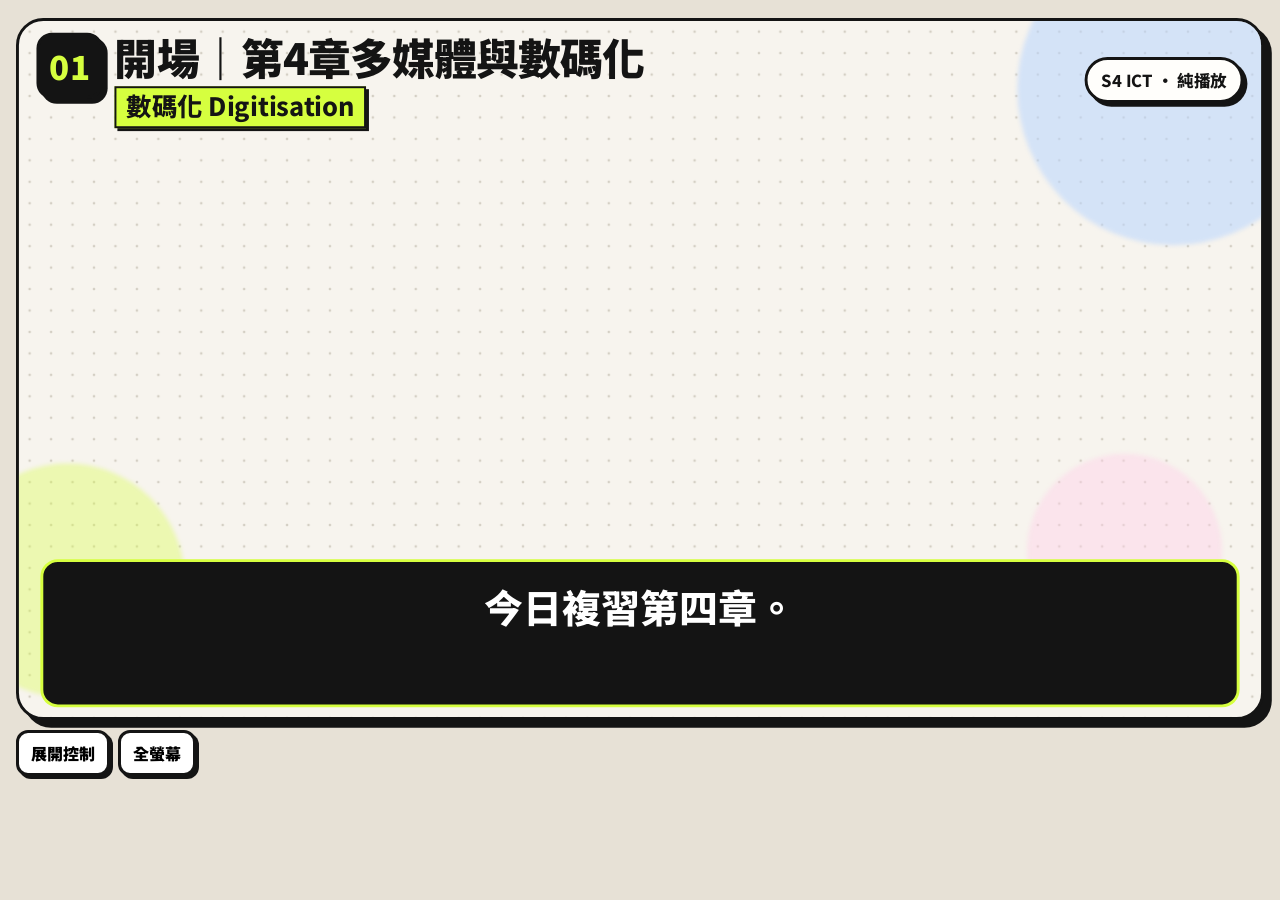
==== ui-collapse/index.html @ f48e4a55 "Add a collapsible fullscreen player at ui-collapse/ Keep the root page controls always visible. The " ====
<!DOCTYPE html>
<html lang="zh-HK">
<head>
  <meta charset="utf-8">
  <meta name="viewport" content="width=device-width, initial-scale=1">
  <!-- Resolved against this page, so css/ js/ audio/ stay on the site root (GitHub Pages project path included). Requires the directory URL or index.html. -->
  <base href="../">
  <script>
    (function () {
      var size = "l";
      try {
        var saved = localStorage.getItem("ch4-player-sub-size");
        if (saved === "s" || saved === "m" || saved === "l") size = saved;
      } catch (err) {}
      document.documentElement.setAttribute("data-sub-size", size);

      try {
        if (localStorage.getItem("ch4-ui-collapse-dock") === "open") {
          document.documentElement.classList.add("dock-open");
        }
      } catch (err2) {}
    })();
  </script>
  <title>第4章 多媒體元素及數碼化 · 純播放複習（可收合控制）</title>
  <link rel="preconnect" href="https://fonts.googleapis.com">
  <link rel="preconnect" href="https://fonts.gstatic.com" crossorigin>
  <link href="https://fonts.googleapis.com/css2?family=Noto+Sans+SC:wght@500;700;900&family=Noto+Sans+TC:wght@500;700;900&family=Noto+Sans:wght@500;700;900&display=swap" rel="stylesheet">
  <link rel="stylesheet" href="css/player.css">
  <link rel="stylesheet" href="ui-collapse/ui.css">
</head>
<body>
  <main class="page">
    <h1 class="sr-only">第4章 多媒體元素及數碼化 純播放複習（可收合控制）</h1>
    <div class="player-shell" id="playerShell">
      <div class="stage-slot" id="stageSlot">
        <div class="stage-scale" id="stageScale">
          <div class="stage" id="stage" role="region" aria-label="第4章動畫畫面">
            <div class="blob blob-a"></div>
            <div class="blob blob-b"></div>
            <div class="blob blob-c"></div>
            <header class="topbar">
              <div class="badge" id="beatBadge">01</div>
              <div class="title-wrap">
                <p class="beat-title" id="beatTitle">開場｜第4章多媒體與數碼化</p>
                <div class="kw" id="beatKeyword">數碼化 Digitisation</div>
              </div>
              <div class="chapter-pill">S4 ICT · 純播放</div>
            </header>
            <div class="scene-stack" id="sceneStack"></div>
            <div class="dwell-chip" id="dwellChip" hidden>停頓</div>
            <div class="sub-wrap">
              <p class="sub-bar" id="subtitle" aria-live="polite"></p>
            </div>
          </div>
        </div>
      </div>

      <div class="chrome-bar" id="chromeBar">
        <button type="button" class="ctrl" id="panelToggle" data-testid="dock-toggle" aria-expanded="false" aria-controls="controlDock">
          <span class="when-collapsed">展開控制</span>
          <span class="when-open">收合控制</span>
        </button>
        <button type="button" class="ctrl" id="fsBtn" data-testid="fullscreen" aria-pressed="false">全螢幕</button>
      </div>

      <section class="dock" id="controlDock" aria-label="播放控制">
        <div class="dock-row">
          <button type="button" class="ctrl primary" id="playBtn" data-testid="play">播放</button>
          <button type="button" class="ctrl" id="pauseBtn" data-testid="pause" disabled>暫停</button>
          <button type="button" class="ctrl" id="prevBtn" data-testid="prev">上一節</button>
          <button type="button" class="ctrl" id="nextBtn" data-testid="next">下一節</button>
          <button type="button" class="ctrl" id="replayBtn" data-testid="replay">重播</button>
          <span class="beat-id" id="beatId" data-testid="beatId">B01 · 1/15</span>
          <span class="clock" id="clock" data-testid="clock">00:00 / 00:00</span>
        </div>
        <label class="sr-only" for="scrub">進度</label>
        <input class="scrub" id="scrub" data-testid="scrub" type="range" min="0" max="1000" step="1" value="0">

        <div class="dock-row">
          <span class="field-label">聲線</span>
          <button type="button" class="ctrl is-on" data-lang="yue" data-testid="lang-yue" aria-pressed="true">粵語 <small class="track-state">已就緒</small></button>
          <button type="button" class="ctrl" data-lang="cmn" data-testid="lang-cmn" aria-pressed="false">普通話 <small class="track-state">已就緒</small></button>
          <button type="button" class="ctrl" data-lang="en" data-testid="lang-en" aria-pressed="false">English <small class="track-state">已就緒</small></button>
          <button type="button" class="ctrl is-on" id="subsBtn" data-testid="subs" aria-pressed="true">字幕開</button>
          <div class="sub-size-group" role="group" aria-label="字幕大小">
            <span class="field-label">大小</span>
            <button type="button" class="ctrl" data-sub-size="s" data-testid="sub-size-s" aria-pressed="false">小</button>
            <button type="button" class="ctrl" data-sub-size="m" data-testid="sub-size-m" aria-pressed="false">中</button>
            <button type="button" class="ctrl" data-sub-size="l" data-testid="sub-size-l" aria-pressed="true">大</button>
          </div>
        </div>

        <div class="dock-row">
          <label class="field-label" for="speedSlider">播放速度</label>
          <input id="speedSlider" data-testid="speed" type="range" min="0.5" max="2" step="0.05" value="1">
          <span class="speed-readout" id="speedReadout">1x</span>
          <button type="button" class="ctrl" data-speed="0.75">0.75x</button>
          <button type="button" class="ctrl is-on" data-speed="1">1x</button>
          <button type="button" class="ctrl" data-speed="1.25">1.25x</button>
          <button type="button" class="ctrl" data-speed="1.5">1.5x</button>
          <button type="button" class="ctrl" data-speed="2">2x</button>
        </div>

        <div class="dock-row">
          <label class="field-label" for="waitSlider">旁白停頓</label>
          <input id="waitSlider" data-testid="wait" type="range" min="0" max="3" step="0.1" value="0.5">
          <span class="wait-readout" id="waitReadout">0.5 秒</span>
          <button type="button" class="ctrl is-on" data-wait="0.5">短</button>
          <button type="button" class="ctrl" data-wait="1.5">中</button>
          <button type="button" class="ctrl" data-wait="3">長</button>
        </div>
        <p class="status" id="status" data-testid="status">正在準備畫面…</p>
      </section>
      <p class="fs-hint" id="fsHint" role="status" hidden></p>
    </div>
  </main>
  <script src="vendor/gsap.min.js"></script>
  <script>
    if (!window.gsap) {
      document.write('<script src="https://cdn.jsdelivr.net/npm/gsap@3.12.5/dist/gsap.min.js"><' + '/script>');
    }
  </script>
  <script src="js/beats.js"></script>
  <script src="js/cues.js"></script>
  <script src="js/scenes.js"></script>
  <script src="js/player.js"></script>
  <script src="ui-collapse/ui.js"></script>
</body>
</html>
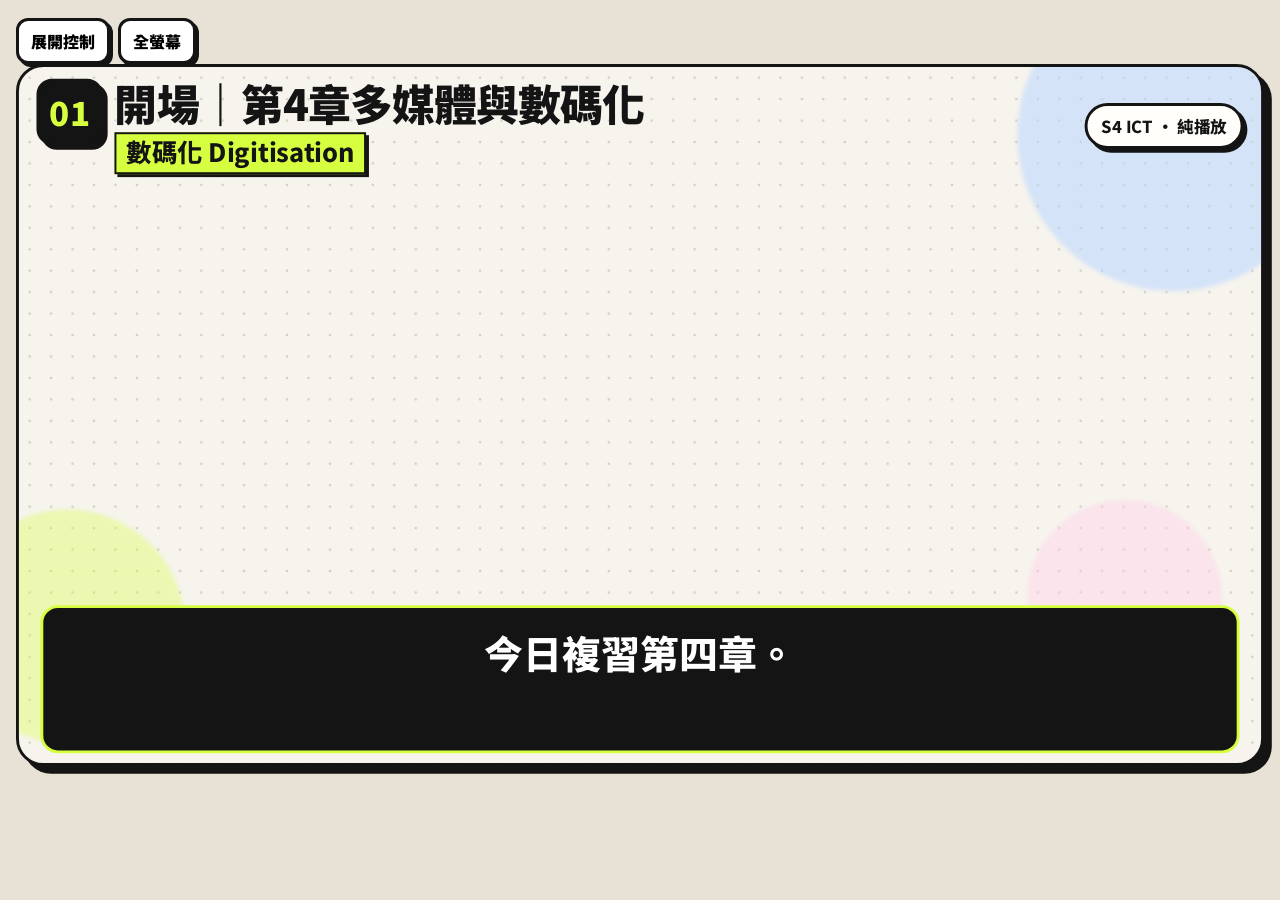
==== commit 7dba97c5: "Collapse the ui-collapse dock upward from the top edge Keep the control bar at the top of the player" ====
--- a/ui-collapse/index.html
+++ b/ui-collapse/index.html
@@ -32,6 +32,66 @@
   <main class="page">
     <h1 class="sr-only">第4章 多媒體元素及數碼化 純播放複習（可收合控制）</h1>
     <div class="player-shell" id="playerShell">
+      <div class="chrome-bar" id="chromeBar">
+        <button type="button" class="ctrl" id="panelToggle" data-testid="dock-toggle" aria-expanded="false" aria-controls="controlDock">
+          <span class="when-collapsed">展開控制</span>
+          <span class="when-open">收合控制</span>
+        </button>
+        <button type="button" class="ctrl" id="fsBtn" data-testid="fullscreen" aria-pressed="false">全螢幕</button>
+      </div>
+      <div class="dock-clip" id="dockClip">
+        <div class="dock-clip-inner">
+        <section class="dock" id="controlDock" aria-label="播放控制">
+          <div class="dock-row">
+            <button type="button" class="ctrl primary" id="playBtn" data-testid="play">播放</button>
+            <button type="button" class="ctrl" id="pauseBtn" data-testid="pause" disabled>暫停</button>
+            <button type="button" class="ctrl" id="prevBtn" data-testid="prev">上一節</button>
+            <button type="button" class="ctrl" id="nextBtn" data-testid="next">下一節</button>
+            <button type="button" class="ctrl" id="replayBtn" data-testid="replay">重播</button>
+            <span class="beat-id" id="beatId" data-testid="beatId">B01 · 1/15</span>
+            <span class="clock" id="clock" data-testid="clock">00:00 / 00:00</span>
+          </div>
+          <label class="sr-only" for="scrub">進度</label>
+          <input class="scrub" id="scrub" data-testid="scrub" type="range" min="0" max="1000" step="1" value="0">
+
+          <div class="dock-row">
+            <span class="field-label">聲線</span>
+            <button type="button" class="ctrl is-on" data-lang="yue" data-testid="lang-yue" aria-pressed="true">粵語 <small class="track-state">已就緒</small></button>
+            <button type="button" class="ctrl" data-lang="cmn" data-testid="lang-cmn" aria-pressed="false">普通話 <small class="track-state">已就緒</small></button>
+            <button type="button" class="ctrl" data-lang="en" data-testid="lang-en" aria-pressed="false">English <small class="track-state">已就緒</small></button>
+            <button type="button" class="ctrl is-on" id="subsBtn" data-testid="subs" aria-pressed="true">字幕開</button>
+            <div class="sub-size-group" role="group" aria-label="字幕大小">
+              <span class="field-label">大小</span>
+              <button type="button" class="ctrl" data-sub-size="s" data-testid="sub-size-s" aria-pressed="false">小</button>
+              <button type="button" class="ctrl" data-sub-size="m" data-testid="sub-size-m" aria-pressed="false">中</button>
+              <button type="button" class="ctrl" data-sub-size="l" data-testid="sub-size-l" aria-pressed="true">大</button>
+            </div>
+          </div>
+
+          <div class="dock-row">
+            <label class="field-label" for="speedSlider">播放速度</label>
+            <input id="speedSlider" data-testid="speed" type="range" min="0.5" max="2" step="0.05" value="1">
+            <span class="speed-readout" id="speedReadout">1x</span>
+            <button type="button" class="ctrl" data-speed="0.75">0.75x</button>
+            <button type="button" class="ctrl is-on" data-speed="1">1x</button>
+            <button type="button" class="ctrl" data-speed="1.25">1.25x</button>
+            <button type="button" class="ctrl" data-speed="1.5">1.5x</button>
+            <button type="button" class="ctrl" data-speed="2">2x</button>
+          </div>
+
+          <div class="dock-row">
+            <label class="field-label" for="waitSlider">旁白停頓</label>
+            <input id="waitSlider" data-testid="wait" type="range" min="0" max="3" step="0.1" value="0.5">
+            <span class="wait-readout" id="waitReadout">0.5 秒</span>
+            <button type="button" class="ctrl is-on" data-wait="0.5">短</button>
+            <button type="button" class="ctrl" data-wait="1.5">中</button>
+            <button type="button" class="ctrl" data-wait="3">長</button>
+          </div>
+          <p class="status" id="status" data-testid="status">正在準備畫面…</p>
+        </section>
+        </div>
+      </div>
+
       <div class="stage-slot" id="stageSlot">
         <div class="stage-scale" id="stageScale">
           <div class="stage" id="stage" role="region" aria-label="第4章動畫畫面">
@@ -54,63 +114,6 @@
           </div>
         </div>
       </div>
-
-      <div class="chrome-bar" id="chromeBar">
-        <button type="button" class="ctrl" id="panelToggle" data-testid="dock-toggle" aria-expanded="false" aria-controls="controlDock">
-          <span class="when-collapsed">展開控制</span>
-          <span class="when-open">收合控制</span>
-        </button>
-        <button type="button" class="ctrl" id="fsBtn" data-testid="fullscreen" aria-pressed="false">全螢幕</button>
-      </div>
-
-      <section class="dock" id="controlDock" aria-label="播放控制">
-        <div class="dock-row">
-          <button type="button" class="ctrl primary" id="playBtn" data-testid="play">播放</button>
-          <button type="button" class="ctrl" id="pauseBtn" data-testid="pause" disabled>暫停</button>
-          <button type="button" class="ctrl" id="prevBtn" data-testid="prev">上一節</button>
-          <button type="button" class="ctrl" id="nextBtn" data-testid="next">下一節</button>
-          <button type="button" class="ctrl" id="replayBtn" data-testid="replay">重播</button>
-          <span class="beat-id" id="beatId" data-testid="beatId">B01 · 1/15</span>
-          <span class="clock" id="clock" data-testid="clock">00:00 / 00:00</span>
-        </div>
-        <label class="sr-only" for="scrub">進度</label>
-        <input class="scrub" id="scrub" data-testid="scrub" type="range" min="0" max="1000" step="1" value="0">
-
-        <div class="dock-row">
-          <span class="field-label">聲線</span>
-          <button type="button" class="ctrl is-on" data-lang="yue" data-testid="lang-yue" aria-pressed="true">粵語 <small class="track-state">已就緒</small></button>
-          <button type="button" class="ctrl" data-lang="cmn" data-testid="lang-cmn" aria-pressed="false">普通話 <small class="track-state">已就緒</small></button>
-          <button type="button" class="ctrl" data-lang="en" data-testid="lang-en" aria-pressed="false">English <small class="track-state">已就緒</small></button>
-          <button type="button" class="ctrl is-on" id="subsBtn" data-testid="subs" aria-pressed="true">字幕開</button>
-          <div class="sub-size-group" role="group" aria-label="字幕大小">
-            <span class="field-label">大小</span>
-            <button type="button" class="ctrl" data-sub-size="s" data-testid="sub-size-s" aria-pressed="false">小</button>
-            <button type="button" class="ctrl" data-sub-size="m" data-testid="sub-size-m" aria-pressed="false">中</button>
-            <button type="button" class="ctrl" data-sub-size="l" data-testid="sub-size-l" aria-pressed="true">大</button>
-          </div>
-        </div>
-
-        <div class="dock-row">
-          <label class="field-label" for="speedSlider">播放速度</label>
-          <input id="speedSlider" data-testid="speed" type="range" min="0.5" max="2" step="0.05" value="1">
-          <span class="speed-readout" id="speedReadout">1x</span>
-          <button type="button" class="ctrl" data-speed="0.75">0.75x</button>
-          <button type="button" class="ctrl is-on" data-speed="1">1x</button>
-          <button type="button" class="ctrl" data-speed="1.25">1.25x</button>
-          <button type="button" class="ctrl" data-speed="1.5">1.5x</button>
-          <button type="button" class="ctrl" data-speed="2">2x</button>
-        </div>
-
-        <div class="dock-row">
-          <label class="field-label" for="waitSlider">旁白停頓</label>
-          <input id="waitSlider" data-testid="wait" type="range" min="0" max="3" step="0.1" value="0.5">
-          <span class="wait-readout" id="waitReadout">0.5 秒</span>
-          <button type="button" class="ctrl is-on" data-wait="0.5">短</button>
-          <button type="button" class="ctrl" data-wait="1.5">中</button>
-          <button type="button" class="ctrl" data-wait="3">長</button>
-        </div>
-        <p class="status" id="status" data-testid="status">正在準備畫面…</p>
-      </section>
       <p class="fs-hint" id="fsHint" role="status" hidden></p>
     </div>
   </main>
